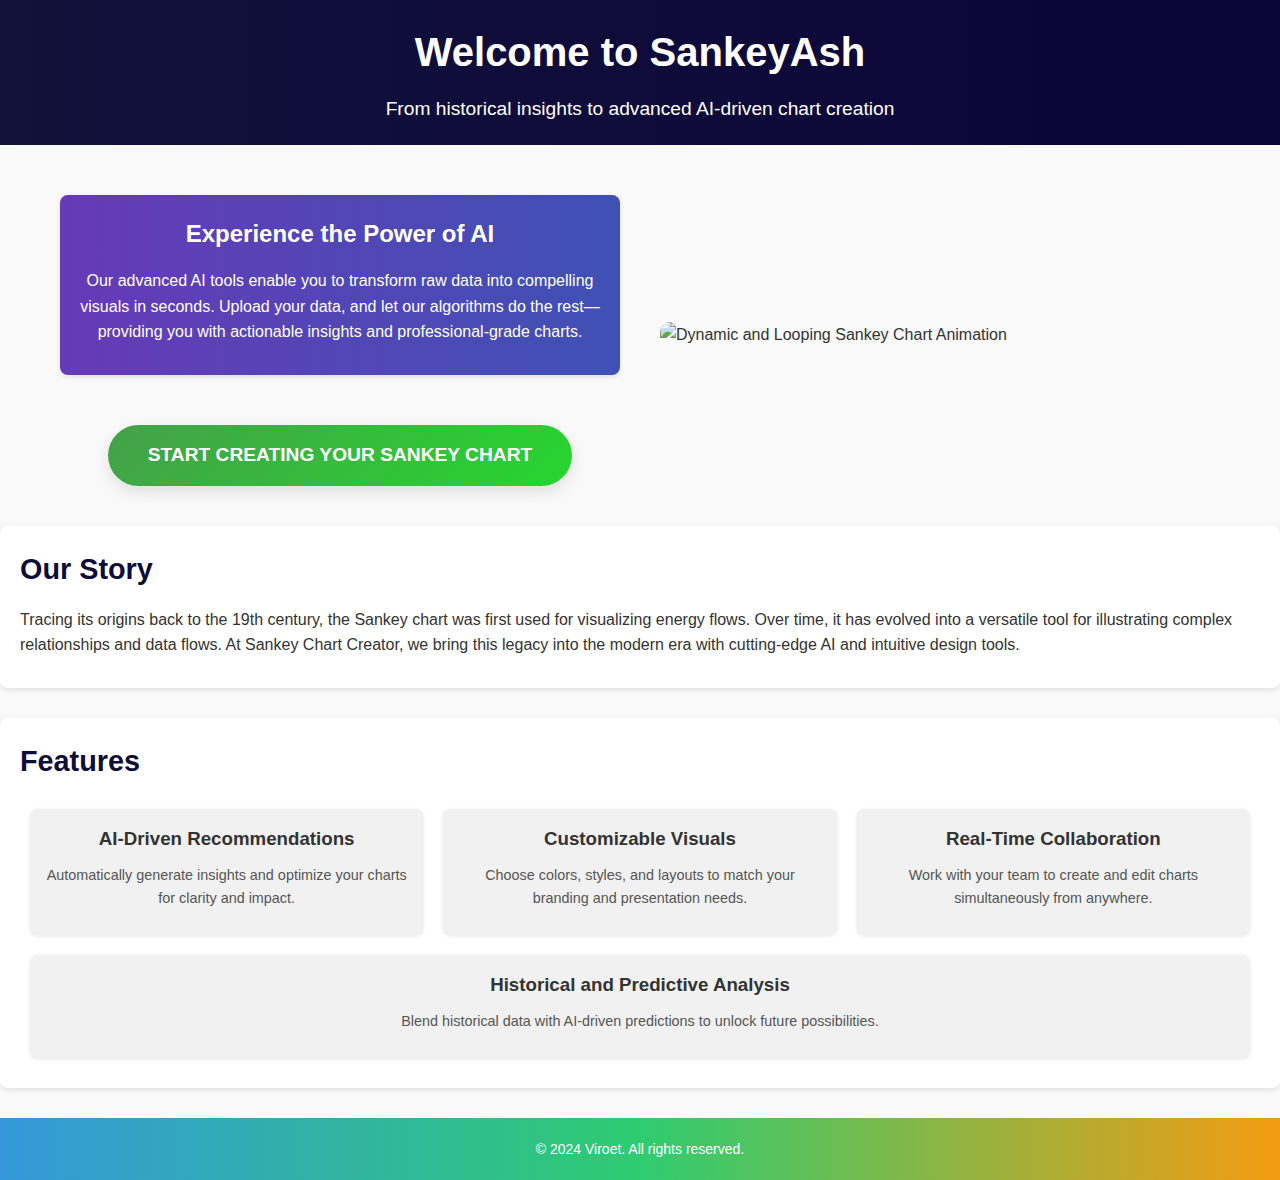
==== intoduction.html @ 2b9a54f4 "Add files via upload" ====
<!DOCTYPE html>
<html lang="en">
  <head>
    <meta charset="UTF-8" />
    <meta name="viewport" content="width=device-width, initial-scale=1.0" />
    <title>Sankey Chart Creator - About Us</title>
    <style>
      * {
        margin: 0;
        padding: 0;
        box-sizing: border-box;
        font-family: Arial, sans-serif;
      }

      body {
        background-color: #f9f9f9;
        color: #333;
        line-height: 1.6;
      }

      header {
        background: linear-gradient(90deg, #12123b, #0b0438);
        color: #fff;
        padding: 20px 15px;
        text-align: center;
      }

      header h1 {
        font-size: 2.5rem;
      }

      header p {
        font-size: 1.2rem;
        margin-top: 10px;
      }

      .container {
        max-width: 1200px;
        margin: 20px auto;
        padding: 15px;
      }

      .section {
        margin-bottom: 30px;
        padding: 20px;
        background: #fff;
        border-radius: 8px;
        box-shadow: 0 2px 5px rgba(0, 0, 0, 0.1);
      }

      .section h2 {
        margin-bottom: 15px;
        font-size: 1.8rem;
        color: #0f0c38;
      }

      .section p {
        margin-bottom: 10px;
      }

      .features {
        display: flex;
        flex-wrap: wrap;
        justify-content: space-between;
      }

      .feature {
        flex: 1 1 30%;
        background: #f1f1f1;
        padding: 15px;
        margin: 10px;
        border-radius: 8px;
        text-align: center;
        box-shadow: 0 1px 4px rgba(0, 0, 0, 0.1);
      }

      .feature h3 {
        margin-bottom: 10px;
        color: #333;
      }

      .feature p {
        font-size: 0.9rem;
        color: #555;
      }

      .cta {
        text-align: center;
        margin-top: 20px;
      }

      .cta a {
  background: linear-gradient(135deg, #45a049, #26d62f); /* Gradient background */
  color: #fff;
  padding: 15px 40px; /* Increased padding for a larger button */
  text-decoration: none;
  border-radius: 50px; /* Rounded corners for a modern look */
  font-size: 1.2rem; /* Larger font size */
  font-weight: 600; /* Bold text */
  text-transform: uppercase; /* Uppercase text for emphasis */
  box-shadow: 0 6px 15px rgba(0, 0, 0, 0.1); /* Slight shadow for depth */
  transition: all 0.3s ease; /* Smooth transition */
  display: inline-block;
  margin-top: 30px; /* Increase space above button */
}

.cta a:hover {
  background: linear-gradient(135deg, #26d62f, #45a049); /* Reversed gradient on hover */
  box-shadow: 0 10px 25px rgba(0, 0, 0, 0.2); /* Stronger shadow on hover */
  transform: translateY(-6px); /* Slight lift effect */
}

.cta a:focus {
  outline: none; /* Remove focus outline */
  box-shadow: 0 0 0 3px rgba(38, 214, 47, 0.4); /* Add focus shadow for accessibility */
}

footer {
  background: linear-gradient(
    to right,
    #3498db,
    #2ecc71,
    #f39c12
  ); /* Multiple colors */
  color: white; /* Text color */
  text-align: center; /* Center the content */
  padding: 20px 0; /* Add padding for spacing */
  font-family: Arial, sans-serif; /* Professional font */
  font-size: 14px; /* Font size */
}

      .ai-feature {
        background: linear-gradient(90deg, #673ab7, #3f51b5);
        color: #fff;
        padding: 20px;
        border-radius: 8px;
        text-align: center;
        margin: 10px 0;
      }

      .ai-feature h3 {
        margin-bottom: 15px;
        font-size: 1.5rem;
      }

      .ai-feature p {
        font-size: 1rem;
      }

      .hero-image {
        text-align: center;
        margin-bottom: 20px;
      }

      .hero-image img {
        width: 100%;
        max-width: 800px;
        border-radius: 10px;
      }
      .container {
  width: 100%;
  padding: 20px;
}

.hero-content {
  display: flex;
  align-items: center;
  justify-content: space-between;
  flex-wrap: wrap; /* Allows content to stack on smaller screens */
  gap: 20px; /* Adds space between text and gif */
}

.ai-text {
  flex: 1;
  max-width: 50%; /* Ensures the text takes up 50% of the container */
  padding-right: 20px; /* Adds some space to the right of the text */
}

.hero-gif {
  flex: 1;
  max-width: 50%; /* Ensures the GIF takes up 50% of the container */
}

.hero-gif img {
  width: 100%;
  height: auto;
  border-radius: 10px;
}

      
    </style>
  </head>
  <body>
    <header>
      <h1>Welcome to SankeyAsh </h1>
      <p>From historical insights to advanced AI-driven chart creation</p>
    </header>

    <div class="container">
        <div class="hero-content">
          <!-- Left section for text -->
          <div class="ai-text">
            <div class="section ai-feature">
              <h3>Experience the Power of AI</h3>
              <p>
                Our advanced AI tools enable you to transform raw data into compelling
                visuals in seconds. Upload your data, and let our algorithms do the
                rest—providing you with actionable insights and professional-grade
                charts.
              </p>
            </div>
      
            <div class="cta">
              <a href="index.html">Start Creating Your Sankey Chart</a>
            </div>
          </div>
      
          <!-- Right section for GIF -->
          <div class="hero-gif">
            <img src="intro.gif" alt="Dynamic and Looping Sankey Chart Animation" />
          </div>
        </div>
      </div>

      <div class="section">
        <h2>Our Story</h2>
        <p>
          Tracing its origins back to the 19th century, the Sankey chart was
          first used for visualizing energy flows. Over time, it has evolved
          into a versatile tool for illustrating complex relationships and data
          flows. At Sankey Chart Creator, we bring this legacy into the modern
          era with cutting-edge AI and intuitive design tools.
        </p>
      </div>

      <div class="section">
        <h2>Features</h2>
        <div class="features">
          <div class="feature">
            <h3>AI-Driven Recommendations</h3>
            <p>
              Automatically generate insights and optimize your charts for
              clarity and impact.
            </p>
          </div>
          <div class="feature">
            <h3>Customizable Visuals</h3>
            <p>
              Choose colors, styles, and layouts to match your branding and
              presentation needs.
            </p>
          </div>
          <div class="feature">
            <h3>Real-Time Collaboration</h3>
            <p>
              Work with your team to create and edit charts simultaneously from
              anywhere.
            </p>
          </div>
          <div class="feature">
            <h3>Historical and Predictive Analysis</h3>
            <p>
              Blend historical data with AI-driven predictions to unlock future
              possibilities.
            </p>
          </div>
        </div>
      </div>
    </div>

    <footer>
      <p>&copy; 2024 Viroet. All rights reserved.</p>
    </footer>
  </body>
</html>
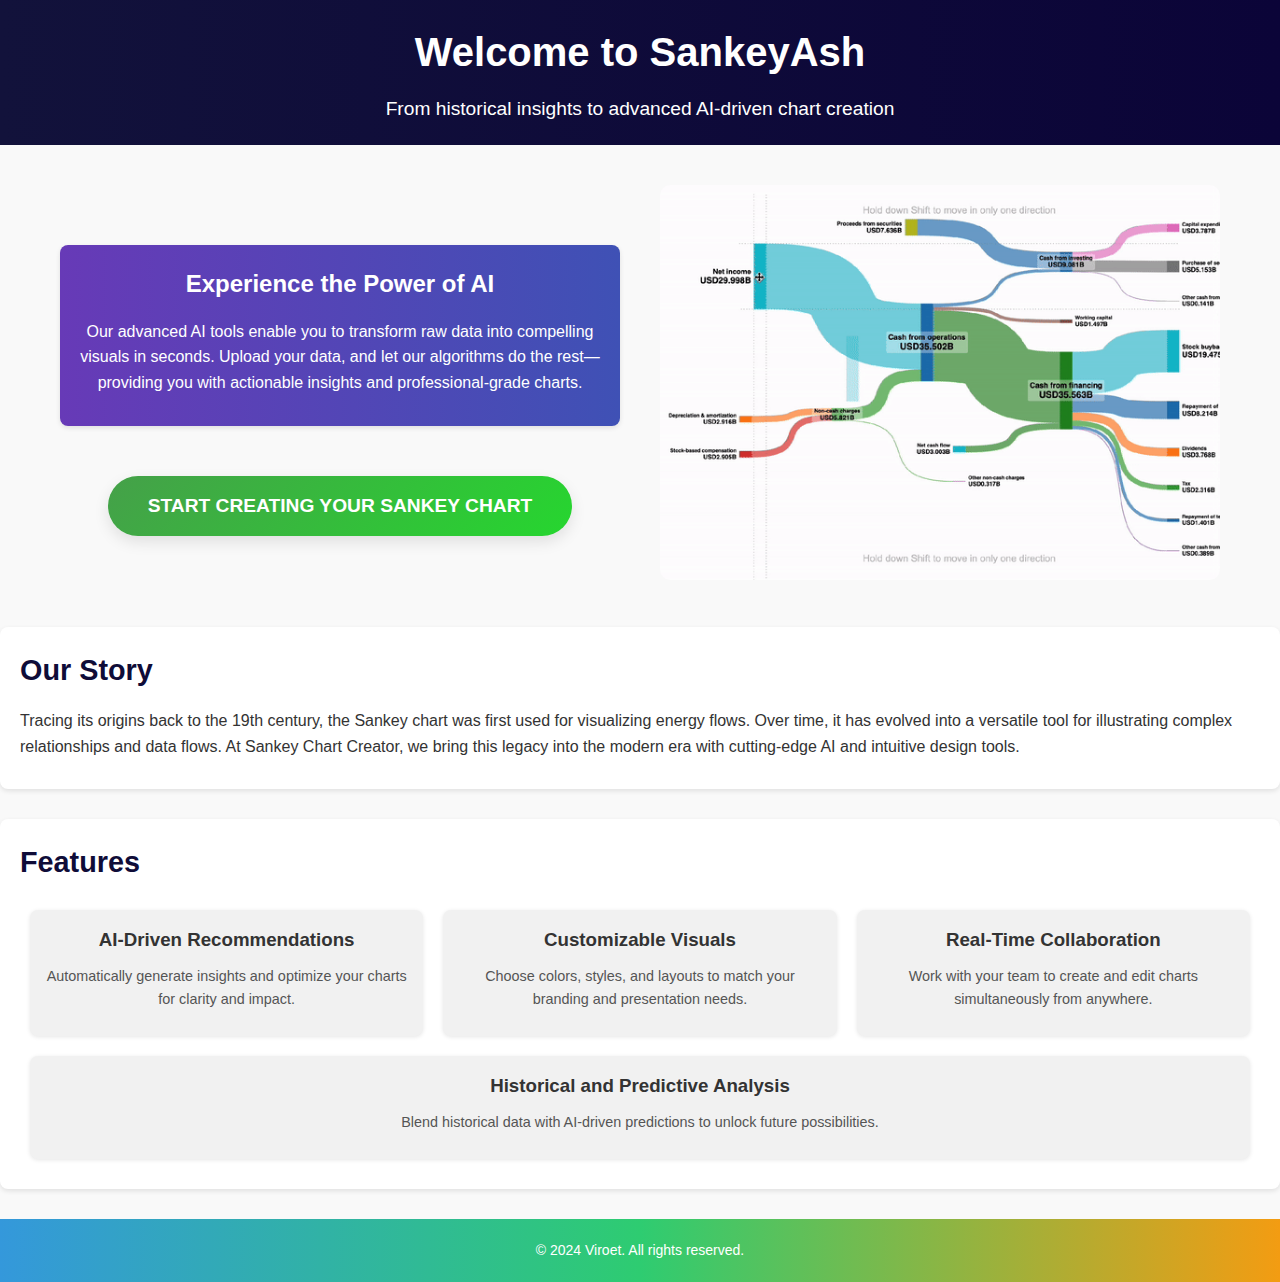
==== commit 5592c0cd: "Update intoduction.html" ====
--- a/intoduction.html
+++ b/intoduction.html
@@ -4,6 +4,7 @@
     <meta charset="UTF-8" />
     <meta name="viewport" content="width=device-width, initial-scale=1.0" />
     <title>Sankey Chart Creator - About Us</title>
+    <link rel="icon" href="favicon.png" type="image/png">
     <style>
       * {
         margin: 0;
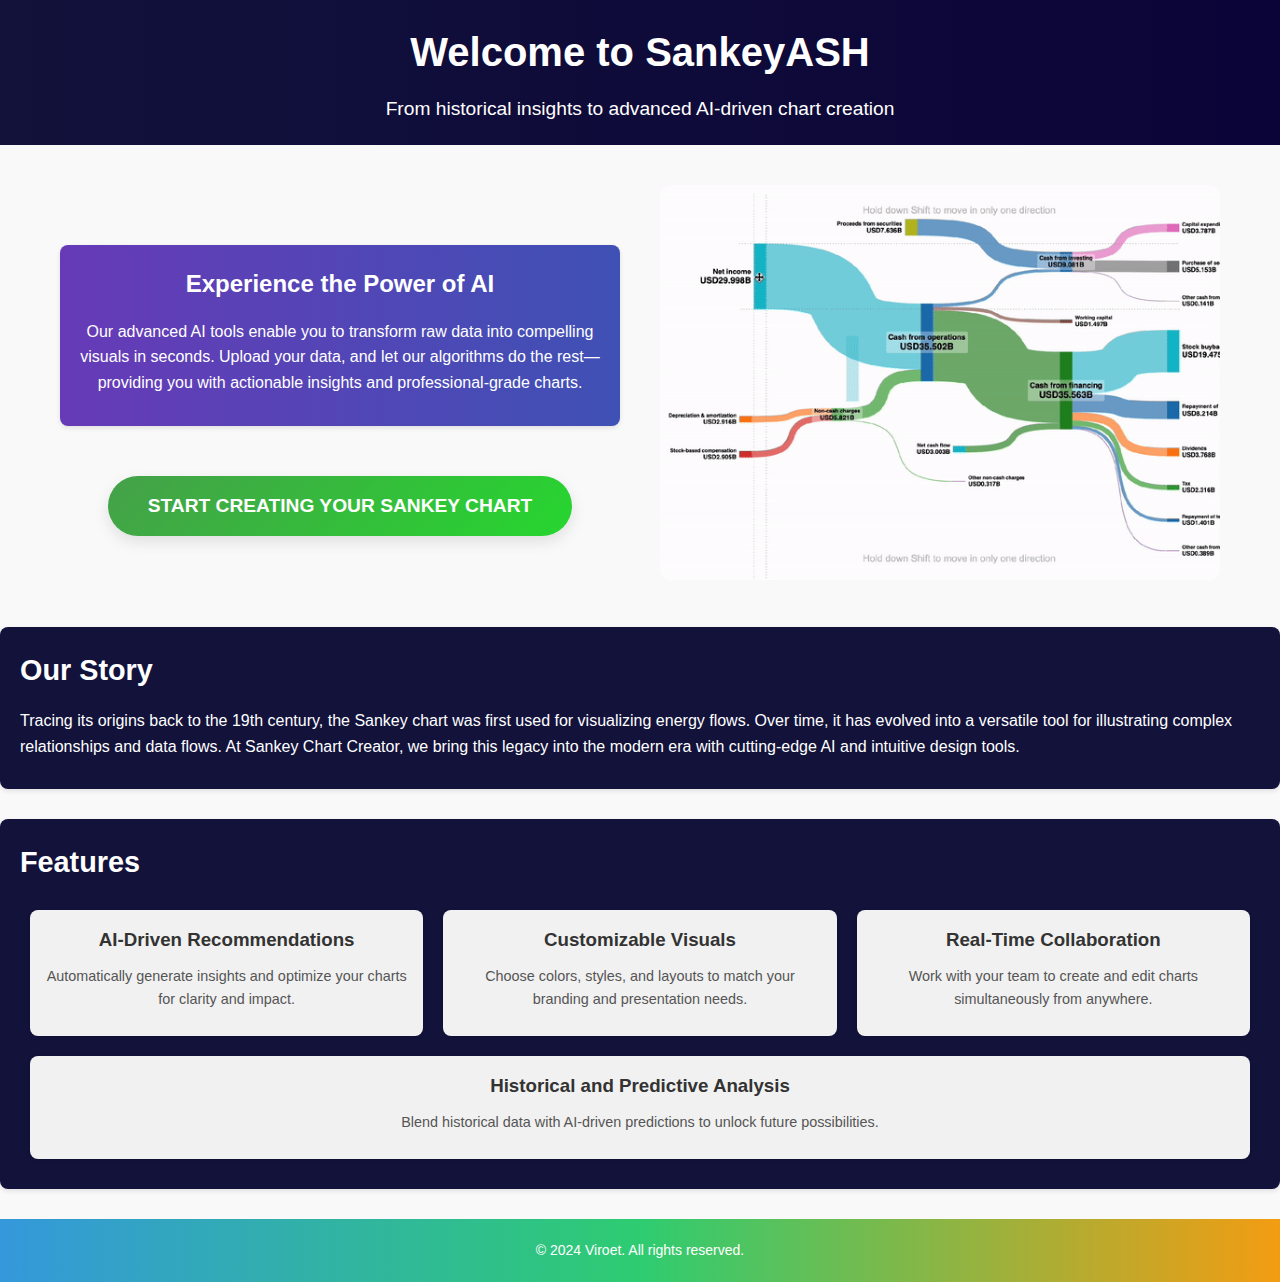
==== commit fd6b1d89: "Update intoduction.html" ====
--- a/intoduction.html
+++ b/intoduction.html
@@ -15,7 +15,7 @@
 
       body {
         background-color: #f9f9f9;
-        color: #333;
+        color: #ffffff;
         line-height: 1.6;
       }
 
@@ -44,7 +44,7 @@
       .section {
         margin-bottom: 30px;
         padding: 20px;
-        background: #fff;
+        background: #12123b;
         border-radius: 8px;
         box-shadow: 0 2px 5px rgba(0, 0, 0, 0.1);
       }
@@ -52,7 +52,7 @@
       .section h2 {
         margin-bottom: 15px;
         font-size: 1.8rem;
-        color: #0f0c38;
+        color: #ffffff;
       }
 
       .section p {
@@ -193,7 +193,7 @@
   </head>
   <body>
     <header>
-      <h1>Welcome to SankeyAsh </h1>
+      <h1>Welcome to SankeyASH </h1>
       <p>From historical insights to advanced AI-driven chart creation</p>
     </header>
 
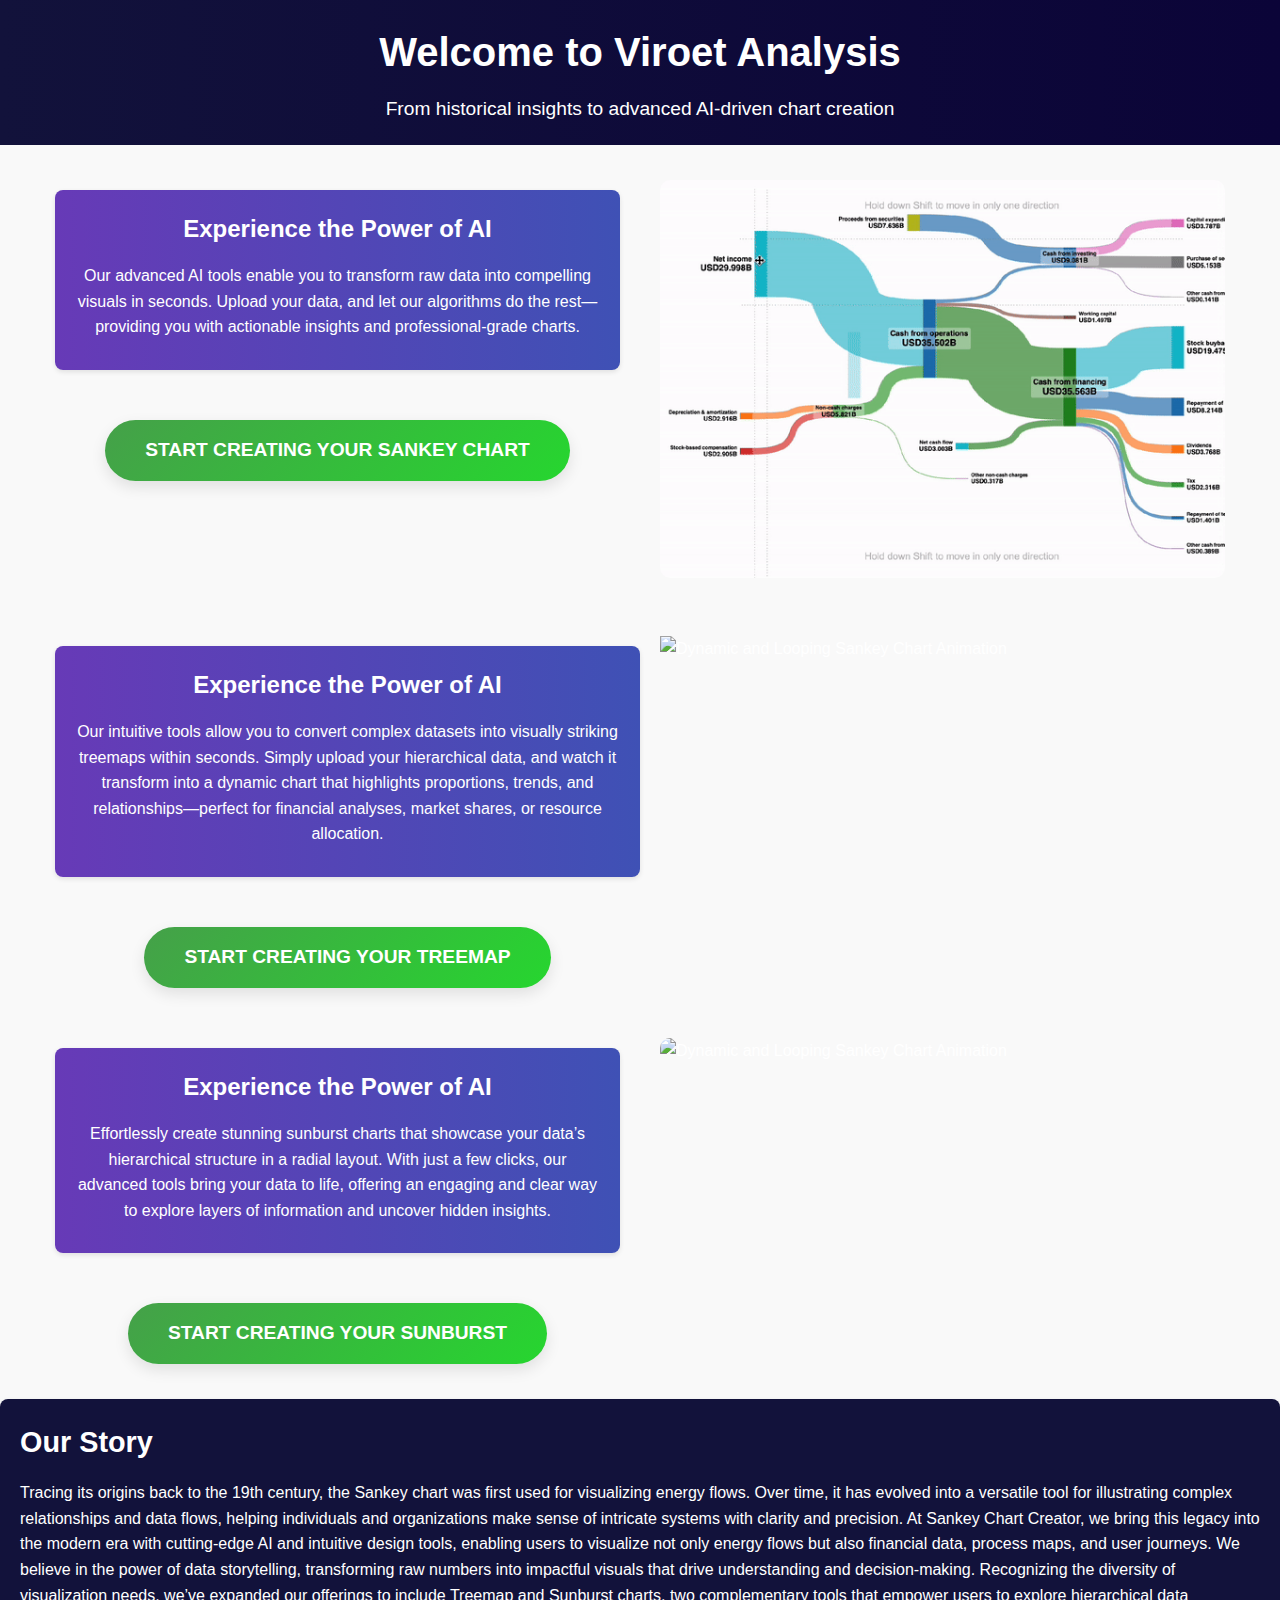
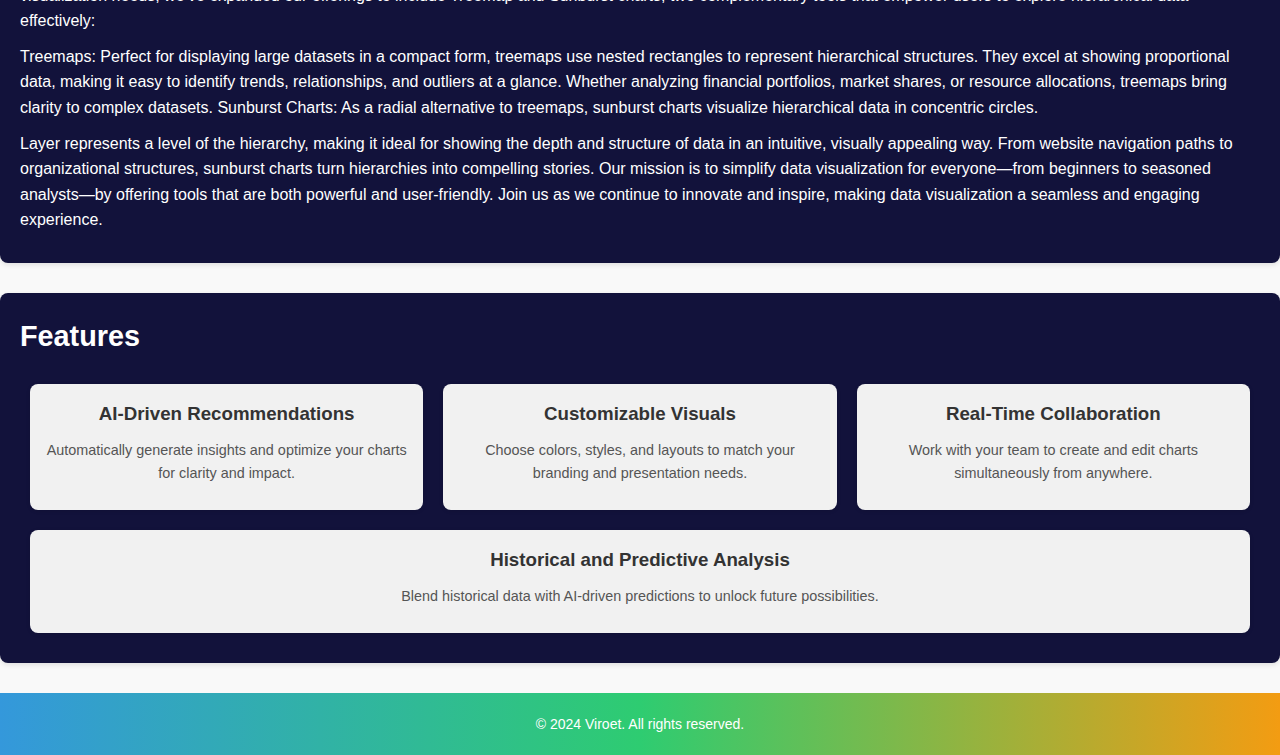
==== commit 18273fa0: "Update intoduction.html" ====
--- a/intoduction.html
+++ b/intoduction.html
@@ -158,17 +158,21 @@
         max-width: 800px;
         border-radius: 10px;
       }
-      .container {
+     
+
+.container {
+  display: flex;
+  flex-direction: column;
+  align-items: center;
   width: 100%;
-  padding: 20px;
-}
-
+}
 .hero-content {
   display: flex;
-  align-items: center;
-  justify-content: space-between;
-  flex-wrap: wrap; /* Allows content to stack on smaller screens */
-  gap: 20px; /* Adds space between text and gif */
+  flex-direction: row; /* Positions text and GIF side by side */
+  align-items: flex-start; /* Aligns items at the top */
+  justify-content: space-between; /* Ensures spacing between elements */
+  width: 100%;
+  gap: 20px; /* Adds space between the GIF and text */
 }
 
 .ai-text {
@@ -182,6 +186,17 @@
   max-width: 50%; /* Ensures the GIF takes up 50% of the container */
 }
 
+.hero-giff {
+  flex: 0 0 50%; /* Ensures the GIF takes 50% of the width */
+  max-width: 50%;
+}
+
+.ai-textt {
+  flex: 0 0 50%; /* Ensures the text takes 50% of the width */
+  max-width: 50%;
+  text-align: left; /* Aligns text to the left inside the container */
+}
+
 .hero-gif img {
   width: 100%;
   height: auto;
@@ -193,7 +208,7 @@
   </head>
   <body>
     <header>
-      <h1>Welcome to SankeyASH </h1>
+      <h1>Welcome to Viroet Analysis </h1>
       <p>From historical insights to advanced AI-driven chart creation</p>
     </header>
 
@@ -212,7 +227,7 @@
             </div>
       
             <div class="cta">
-              <a href="index.html">Start Creating Your Sankey Chart</a>
+              <a href="sankey.html">Start Creating Your Sankey Chart</a>
             </div>
           </div>
       
@@ -223,14 +238,73 @@
         </div>
       </div>
 
+
+      <div class="container">
+        <div class="hero-content">
+          <!-- Left section for text -->
+          <div class="ai-textt">
+            <div class="section ai-feature">
+              <h3>Experience the Power of AI</h3>
+              <p>
+                Our intuitive tools allow you to convert complex datasets into visually striking treemaps within seconds. Simply upload your hierarchical data, and watch it transform into a dynamic chart that highlights proportions, trends, and relationships—perfect for financial analyses, market shares, or resource allocation.
+              </p>
+            </div>
+      
+            <div class="cta">
+              <a href="Tree.html">Start Creating Your Treemap</a>
+            </div>
+          </div>
+      
+          <!-- Right section for GIF -->
+          <div class="hero-giff">
+            <img src="Tree.gif" alt="Dynamic and Looping Sankey Chart Animation" />
+          </div>
+        </div>
+      </div>
+
+
+      <div class="container">
+        <div class="hero-content">
+          <!-- Left section for text -->
+          <div class="ai-text">
+            <div class="section ai-feature">
+              <h3>Experience the Power of AI</h3>
+              <p>
+                Effortlessly create stunning sunburst charts that showcase your data’s hierarchical structure in a radial layout. With just a few clicks, our advanced tools bring your data to life, offering an engaging and clear way to explore layers of information and uncover hidden insights.
+              </p>
+            </div>
+      
+            <div class="cta">
+              <a href="sunburst.html">Start Creating Your Sunburst</a>
+            </div>
+          </div>
+      
+          <!-- Right section for GIF -->
+          <div class="hero-gif">
+            <img src="Sunburst.gif" alt="Dynamic and Looping Sankey Chart Animation" />
+          </div>
+        </div>
+      </div>
+
+
+
+
+
+
       <div class="section">
         <h2>Our Story</h2>
         <p>
-          Tracing its origins back to the 19th century, the Sankey chart was
-          first used for visualizing energy flows. Over time, it has evolved
-          into a versatile tool for illustrating complex relationships and data
-          flows. At Sankey Chart Creator, we bring this legacy into the modern
-          era with cutting-edge AI and intuitive design tools.
+          Tracing its origins back to the 19th century, the Sankey chart was first used for visualizing energy flows. Over time, it has evolved into a versatile tool for illustrating complex relationships and data flows, helping individuals and organizations make sense of intricate systems with clarity and precision.
+
+At Sankey Chart Creator, we bring this legacy into the modern era with cutting-edge AI and intuitive design tools, enabling users to visualize not only energy flows but also financial data, process maps, and user journeys. We believe in the power of data storytelling, transforming raw numbers into impactful visuals that drive understanding and decision-making.
+
+Recognizing the diversity of visualization needs, we’ve expanded our offerings to include Treemap and Sunburst charts, two complementary tools that empower users to explore hierarchical data effectively:</p><p>
+
+Treemaps: Perfect for displaying large datasets in a compact form, treemaps use nested rectangles to represent hierarchical structures. They excel at showing proportional data, making it easy to identify trends, relationships, and outliers at a glance. Whether analyzing financial portfolios, market shares, or resource allocations, treemaps bring clarity to complex datasets.
+
+Sunburst Charts: As a radial alternative to treemaps, sunburst charts visualize hierarchical data in concentric circles. </p><p>Layer represents a level of the hierarchy, making it ideal for showing the depth and structure of data in an intuitive, visually appealing way. From website navigation paths to organizational structures, sunburst charts turn hierarchies into compelling stories.
+
+Our mission is to simplify data visualization for everyone—from beginners to seasoned analysts—by offering tools that are both powerful and user-friendly. Join us as we continue to innovate and inspire, making data visualization a seamless and engaging experience.
         </p>
       </div>
 
